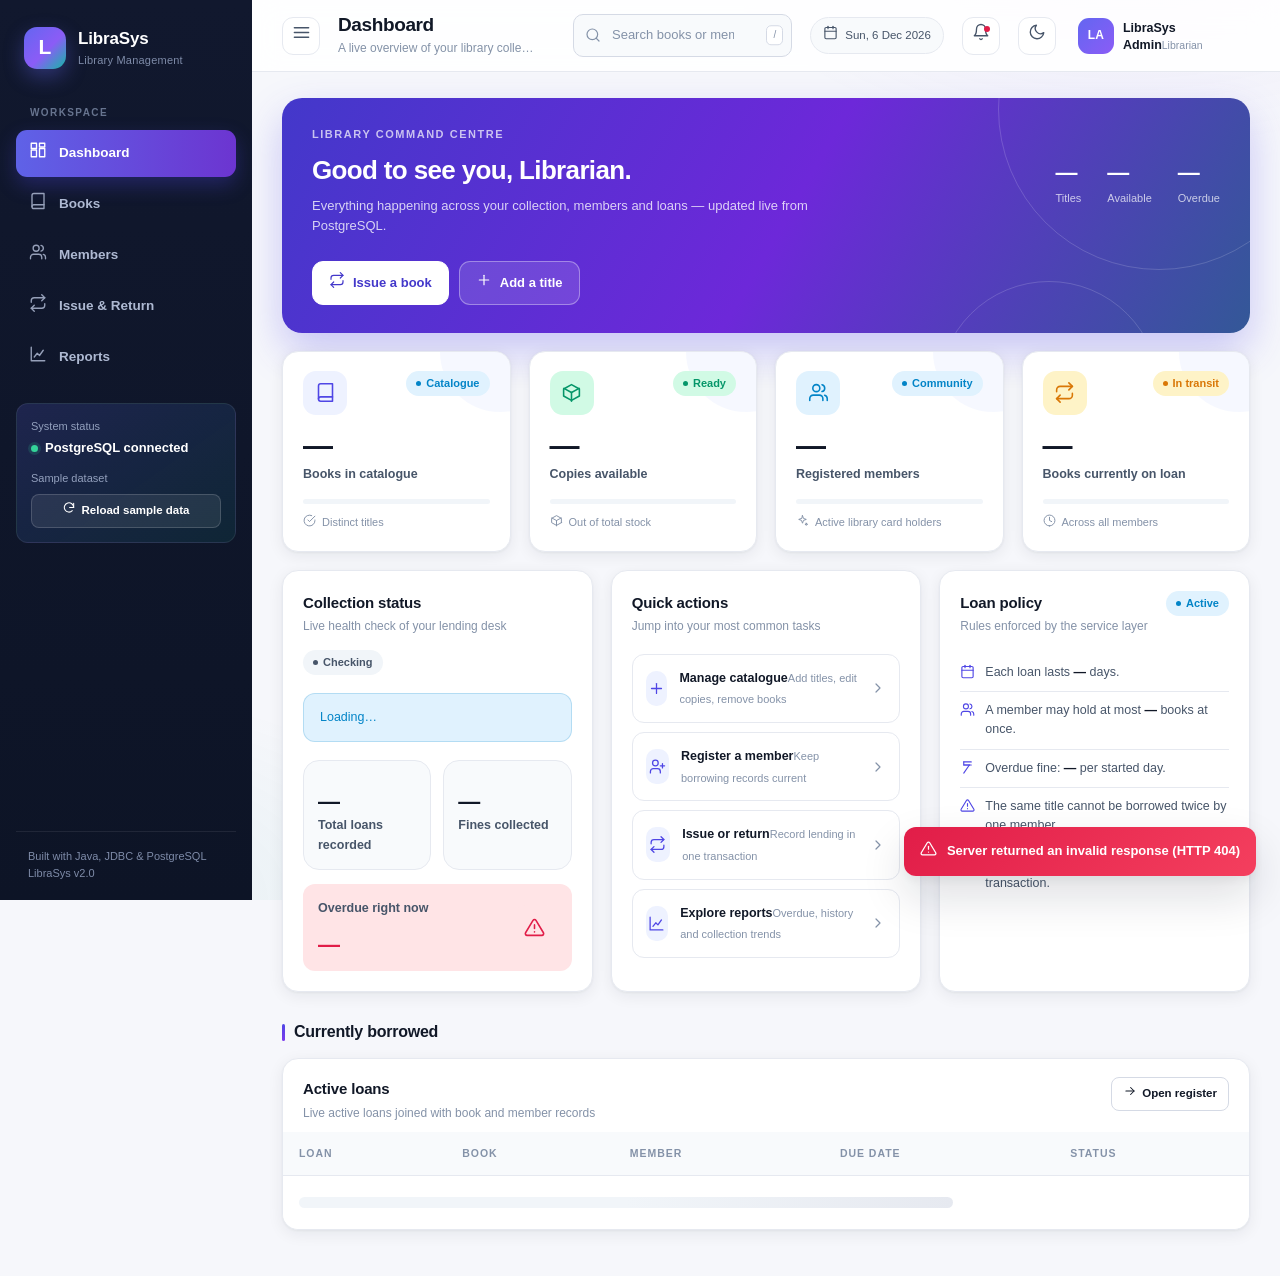
==== web/index.html @ 46d4fd9f "Build LibraSys web UI with modern UX and INR support" ====
<!DOCTYPE html>
<html lang="en">
<head>
<meta charset="utf-8">
<meta name="viewport" content="width=device-width, initial-scale=1">
<title>Dashboard — LibraSys</title>
<link rel="stylesheet" href="css/styles.css">
</head>
<body data-page="dashboard">

<div class="app">
<div class="mobile-overlay" id="mobileOverlay"></div>

<aside class="sidebar" id="sidebar">
    <div class="brand">
        <div class="brand-mark">L</div>
        <div><div class="brand-name">LibraSys</div><div class="brand-sub">Library Management</div></div>
    </div>

    <div class="nav-label">Workspace</div>
    <nav class="nav">
        <a href="index.html" data-page="dashboard"><span data-icon="dashboard" data-size="18"></span><span>Dashboard</span></a>
        <a href="books.html" data-page="books"><span data-icon="book" data-size="18"></span><span>Books</span></a>
        <a href="members.html" data-page="members"><span data-icon="users" data-size="18"></span><span>Members</span></a>
        <a href="loans.html" data-page="loans"><span data-icon="swap" data-size="18"></span><span>Issue &amp; Return</span></a>
        <a href="reports.html" data-page="reports"><span data-icon="chart" data-size="18"></span><span>Reports</span></a>
    </nav>

    <div class="sidebar-card">
        <div class="label">System status</div>
        <div class="value"><span class="status-dot"></span>PostgreSQL connected</div>
        <div class="label" style="margin-top:12px">Sample dataset</div>
        <button class="btn btn-sm btn-block" id="resetDataBtn" style="margin-top:7px;background:rgba(255,255,255,.08);border-color:rgba(255,255,255,.16);color:#fff">
            <span data-icon="refresh" data-size="14"></span> Reload sample data
        </button>
    </div>

    <div class="sidebar-foot">Built with Java, JDBC &amp; PostgreSQL<br>LibraSys v2.0</div>
</aside>

<div class="main">
    <header class="topbar">
        <button class="icon-btn menu-btn" id="menuBtn" aria-label="Open navigation"><span data-icon="menu" data-size="19"></span></button>
        <div class="page-heading">
            <h1 class="page-title">Dashboard</h1>
            <div class="page-subtitle">A live overview of your library collection</div>
        </div>
        <div class="topbar-spacer"></div>
        <div class="global-search">
            <span class="search-icon" data-icon="search" data-size="16"></span>
            <input class="input" id="globalSearch" type="search" placeholder="Search books or members…" autocomplete="off" aria-label="Global search">
            <span class="search-hint">/</span>
            <div class="search-results" id="searchResults"></div>
        </div>
        <span class="today-pill"><span data-icon="calendar" data-size="15"></span><span id="todayText"></span></span>
        <button class="icon-btn" id="alertBtn" title="Notifications" aria-label="Notifications">
            <span data-icon="bell" data-size="18"></span><span class="dot"></span>
        </button>
        <button class="icon-btn" id="themeBtn" title="Toggle theme" aria-label="Toggle theme"><span data-icon="moon" data-size="18"></span></button>
        <div class="user-chip"><span class="avatar" style="background:linear-gradient(135deg,#6366f1,#8b5cf6)">LA</span>
            <span class="meta"><span class="name">LibraSys Admin</span><span class="role">Librarian</span></span>
        </div>
    </header>

    <main class="content">
        <section class="hero">
            <div class="hero-content">
                <div class="hero-eyebrow">Library command centre</div>
                <h2>Good to see you, Librarian.</h2>
                <p>Everything happening across your collection, members and loans — updated live from PostgreSQL.</p>
            </div>
            <div class="hero-stats">
                <div class="hero-stat"><div class="v" id="heroTitles">—</div><div class="l">Titles</div></div>
                <div class="hero-stat"><div class="v" id="heroAvailable">—</div><div class="l">Available</div></div>
                <div class="hero-stat"><div class="v" id="heroOverdue">—</div><div class="l">Overdue</div></div>
            </div>
            <div class="hero-actions">
                <a class="btn btn-light" href="loans.html"><span data-icon="swap" data-size="16"></span> Issue a book</a>
                <a class="btn btn-ghost" href="books.html"><span data-icon="plus" data-size="16"></span> Add a title</a>
            </div>
        </section>

        <section class="grid grid-4 mt-18">
            <div class="card stat-card">
                <div class="stat-top"><div class="stat-icon-tile" data-icon="book" data-size="21"></div><span class="badge info">Catalogue</span></div>
                <div class="stat-value" id="statBooks">—</div><div class="stat-label">Books in catalogue</div>
                <div class="stat-meter"><i id="meterBooks" style="width:0%"></i></div>
                <div class="stat-foot"><span data-icon="checkCircle" data-size="13"></span><span id="statBooksFoot">Distinct titles</span></div>
            </div>
            <div class="card stat-card teal">
                <div class="stat-top"><div class="stat-icon-tile" data-icon="box" data-size="21"></div><span class="badge success">Ready</span></div>
                <div class="stat-value" id="statCopies">—</div><div class="stat-label">Copies available</div>
                <div class="stat-meter"><i id="meterCopies" style="width:0%"></i></div>
                <div class="stat-foot"><span data-icon="box" data-size="13"></span><span id="statCopiesFoot">Out of total stock</span></div>
            </div>
            <div class="card stat-card sky">
                <div class="stat-top"><div class="stat-icon-tile" data-icon="users" data-size="21"></div><span class="badge info">Community</span></div>
                <div class="stat-value" id="statMembers">—</div><div class="stat-label">Registered members</div>
                <div class="stat-meter"><i id="meterMembers" style="width:0%"></i></div>
                <div class="stat-foot"><span data-icon="sparkle" data-size="13"></span><span id="statMembersFoot">Active library card holders</span></div>
            </div>
            <div class="card stat-card amber">
                <div class="stat-top"><div class="stat-icon-tile" data-icon="swap" data-size="21"></div><span class="badge warning">In transit</span></div>
                <div class="stat-value" id="statActive">—</div><div class="stat-label">Books currently on loan</div>
                <div class="stat-meter"><i id="meterActive" style="width:0%"></i></div>
                <div class="stat-foot"><span data-icon="clock" data-size="13"></span><span id="statActiveFoot">Across all members</span></div>
            </div>
        </section>

        <section class="grid grid-3 mt-18">
            <div class="card">
                <div class="card-head">
                    <div><h2 class="card-title">Collection status</h2><div class="card-sub">Live health check of your lending desk</div></div>
                    <span class="badge neutral" id="healthBadge">Checking</span>
                </div>
                <div class="callout" id="overdueAlert">Loading…</div>
                <div class="grid grid-2 mt-18" style="gap:12px">
                    <div class="card" style="box-shadow:none;background:var(--surface-2);padding:14px">
                        <div class="stat-value" style="font-size:22px" id="statLoans">—</div>
                        <div class="stat-label">Total loans recorded</div>
                    </div>
                    <div class="card" style="box-shadow:none;background:var(--surface-2);padding:14px">
                        <div class="stat-value" style="font-size:22px" id="statFines">—</div>
                        <div class="stat-label">Fines collected</div>
                    </div>
                </div>
                <div style="margin-top:14px;padding:13px 15px;border-radius:12px;background:var(--danger-soft);display:flex;align-items:center;justify-content:space-between;gap:12px">
                    <div><div class="stat-label">Overdue right now</div><div class="stat-value" style="font-size:22px;color:var(--danger)" id="statOverdue">—</div></div>
                    <span class="stat-icon-tile" style="background:var(--danger-soft);color:var(--danger)" data-icon="alert" data-size="21"></span>
                </div>
            </div>

            <div class="card">
                <div class="card-head"><div><h2 class="card-title">Quick actions</h2><div class="card-sub">Jump into your most common tasks</div></div></div>
                <div class="quick-list">
                    <a class="quick-item" href="books.html"><span class="qi-icon" data-icon="plus" data-size="17"></span><span><span class="qi-title">Manage catalogue</span><span class="qi-sub">Add titles, edit copies, remove books</span></span><span class="qi-arrow" data-icon="chevron" data-size="16"></span></a>
                    <a class="quick-item" href="members.html"><span class="qi-icon" data-icon="usersPlus" data-size="17"></span><span><span class="qi-title">Register a member</span><span class="qi-sub">Keep borrowing records current</span></span><span class="qi-arrow" data-icon="chevron" data-size="16"></span></a>
                    <a class="quick-item" href="loans.html"><span class="qi-icon" data-icon="swap" data-size="17"></span><span><span class="qi-title">Issue or return</span><span class="qi-sub">Record lending in one transaction</span></span><span class="qi-arrow" data-icon="chevron" data-size="16"></span></a>
                    <a class="quick-item" href="reports.html"><span class="qi-icon" data-icon="chart" data-size="17"></span><span><span class="qi-title">Explore reports</span><span class="qi-sub">Overdue, history and collection trends</span></span><span class="qi-arrow" data-icon="chevron" data-size="16"></span></a>
                </div>
            </div>

            <div class="card">
                <div class="card-head"><div><h2 class="card-title">Loan policy</h2><div class="card-sub">Rules enforced by the service layer</div></div><span class="badge info">Active</span></div>
                <ul class="rule-list">
                    <li><span class="ri" data-icon="calendar" data-size="15"></span><span>Each loan lasts <strong id="ruleLoanDays">—</strong> days.</span></li>
                    <li><span class="ri" data-icon="users" data-size="15"></span><span>A member may hold at most <strong id="ruleMaxLoans">—</strong> books at once.</span></li>
                    <li><span class="ri" data-icon="rupee" data-size="15"></span><span>Overdue fine: <strong id="ruleFine">—</strong> per started day.</span></li>
                    <li><span class="ri" data-icon="alert" data-size="15"></span><span>The same title cannot be borrowed twice by one member.</span></li>
                    <li><span class="ri" data-icon="checkCircle" data-size="15"></span><span>Issue and return run as a single database transaction.</span></li>
                </ul>
            </div>
        </section>

        <h2 class="section-title">Currently borrowed</h2>
        <section class="card flush">
            <div class="card-head" style="padding:18px 20px 0;margin-bottom:10px">
                <div><h2 class="card-title">Active loans</h2><div class="card-sub">Live active loans joined with book and member records</div></div>
                <a class="btn btn-sm" href="loans.html"><span data-icon="arrow" data-size="14"></span> Open register</a>
            </div>
            <div class="table-shell plain">
                <table>
                    <thead><tr><th>Loan</th><th>Book</th><th>Member</th><th>Due date</th><th>Status</th></tr></thead>
                    <tbody id="recentLoansBody"><tr><td colspan="5"><div class="skeleton line" style="width:70%"></div></td></tr></tbody>
                </table>
            </div>
        </section>
    </main>
</div>
</div>

<script src="js/icons.js"></script>
<script src="js/api.js"></script>
<script src="js/pages.js"></script>
</body>
</html>
---- web/css/styles.css ----
/* ==========================================================================
   LibraSys — modern library management UI
   ========================================================================== */

:root {
    --primary: #4f46e5;
    --primary-2: #7c3aed;
    --primary-soft: #eef2ff;
    --accent: #0d9488;
    --success: #059669;
    --success-soft: #d1fae5;
    --warning: #d97706;
    --warning-soft: #fef3c7;
    --danger: #e11d48;
    --danger-soft: #ffe4e6;
    --info: #0284c7;
    --info-soft: #e0f2fe;

    --bg: #f6f7fb;
    --surface: #ffffff;
    --surface-2: #f8fafc;
    --surface-3: #f1f5f9;
    --border: #e6e9f0;
    --border-strong: #d5dae5;
    --text: #111827;
    --text-2: #475569;
    --muted: #8492a8;
    --shadow-sm: 0 1px 2px rgba(16, 24, 40, .05);
    --shadow: 0 4px 16px rgba(16, 24, 40, .07), 0 1px 3px rgba(16, 24, 40, .05);
    --shadow-lg: 0 20px 45px rgba(16, 24, 40, .14), 0 4px 12px rgba(16, 24, 40, .06);
    --radius: 16px;
    --radius-sm: 10px;
    --sidebar-w: 252px;
    --header-h: 72px;
    --ease: cubic-bezier(.2, .8, .2, 1);
}

[data-theme="dark"] {
    --primary: #818cf8;
    --primary-2: #a78bfa;
    --primary-soft: #312e8140;
    --accent: #2dd4bf;
    --success: #34d399;
    --success-soft: #065f4640;
    --warning: #fbbf24;
    --warning-soft: #92400e40;
    --danger: #fb7185;
    --danger-soft: #9f123940;
    --info: #38bdf8;
    --info-soft: #0c4a6e40;

    --bg: #0b1020;
    --surface: #141a2e;
    --surface-2: #1a2138;
    --surface-3: #222b45;
    --border: #28324f;
    --border-strong: #38446a;
    --text: #e8edf9;
    --text-2: #b6c1d8;
    --muted: #8391ad;
    --shadow-sm: 0 1px 2px rgba(0,0,0,.3);
    --shadow: 0 8px 24px rgba(0,0,0,.35);
    --shadow-lg: 0 24px 50px rgba(0,0,0,.5);
}

* { box-sizing: border-box; }

body {
    margin: 0;
    min-height: 100vh;
    font-family: Inter, -apple-system, BlinkMacSystemFont, "Segoe UI", Roboto, "Helvetica Neue", Arial, sans-serif;
    font-size: 14px;
    line-height: 1.55;
    color: var(--text);
    background: var(--bg);
    -webkit-font-smoothing: antialiased;
}

body::before {
    content: "";
    position: fixed;
    inset: 0;
    pointer-events: none;
    z-index: 0;
    background:
        radial-gradient(600px 320px at 88% -8%, rgba(124,58,237,.08), transparent 70%),
        radial-gradient(500px 300px at 8% 100%, rgba(13,148,136,.07), transparent 70%);
}
[data-theme="dark"] body::before { opacity: .6; }

a { color: var(--primary); text-decoration: none; }
a:hover { color: var(--primary-2); }
button, input, select, textarea { font: inherit; }

/* ---------------- App shell ---------------- */
.app { display: flex; min-height: 100vh; position: relative; z-index: 1; }

.sidebar {
    width: var(--sidebar-w);
    flex: 0 0 var(--sidebar-w);
    height: 100vh;
    position: sticky;
    top: 0;
    display: flex;
    flex-direction: column;
    padding: 24px 16px 18px;
    background: linear-gradient(180deg, #11182e 0%, #0d1426 100%);
    color: #aeb9d2;
    z-index: 40;
}
[data-theme="dark"] .sidebar { background: linear-gradient(180deg, #0e1425 0%, #090e1c 100%); border-right: 1px solid var(--border); }

.brand {
    display: flex;
    align-items: center;
    gap: 12px;
    padding: 2px 8px 26px;
    color: #fff;
}
.brand-mark {
    width: 42px; height: 42px;
    border-radius: 13px;
    display: grid; place-items: center;
    background: linear-gradient(135deg, #6366f1, #8b5cf6 55%, #14b8a6);
    box-shadow: 0 8px 20px rgba(99,102,241,.35);
    font-size: 21px; font-weight: 800;
}
.brand-name { font-size: 17px; font-weight: 750; letter-spacing: -.01em; }
.brand-sub { font-size: 11px; color: #7e8ba8; letter-spacing: .02em; }

.nav-label {
    font-size: 10px; font-weight: 700; letter-spacing: .14em; text-transform: uppercase;
    color: #67748f; padding: 10px 14px 9px;
}
.nav { display: flex; flex-direction: column; gap: 4px; }
.nav a {
    display: flex; align-items: center; gap: 12px;
    padding: 11px 13px;
    border-radius: 11px;
    color: #aeb9d2;
    font-weight: 550;
    font-size: 13.5px;
    position: relative;
    transition: background .18s var(--ease), color .18s, transform .18s var(--ease);
}
.nav a svg { flex: 0 0 auto; opacity: .85; }
.nav a:hover { background: rgba(255,255,255,.06); color: #fff; transform: translateX(2px); }
.nav a.active {
    background: linear-gradient(90deg, rgba(99,102,241,.95), rgba(124,58,237,.85));
    color: #fff;
    box-shadow: 0 8px 20px rgba(79,70,229,.3);
}
.nav a.active svg { opacity: 1; }
.nav a .badge-mini { margin-left: auto; background: rgba(255,255,255,.16); border-radius: 99px; padding: 1px 7px; font-size: 10px; }

.sidebar-card {
    margin-top: 22px;
    padding: 14px;
    border-radius: 12px;
    background: linear-gradient(145deg, rgba(99,102,241,.18), rgba(20,184,166,.1));
    border: 1px solid rgba(255,255,255,.08);
}
.sidebar-card .label { font-size: 11px; color: #93a0bd; }
.sidebar-card .value { font-size: 13px; color: #fff; font-weight: 650; margin-top: 3px; }

.sidebar-foot {
    margin-top: auto;
    padding: 16px 12px 0;
    border-top: 1px solid rgba(255,255,255,.08);
    font-size: 11px; color: #7e8ba8;
}
.status-dot {
    display: inline-block; width: 7px; height: 7px; border-radius: 50%;
    background: #34d399; margin-right: 7px;
    box-shadow: 0 0 0 3px rgba(52,211,153,.15);
}

.mobile-overlay {
    display: none; position: fixed; inset: 0; z-index: 35;
    background: rgba(8,12,24,.55); backdrop-filter: blur(2px);
}
.mobile-overlay.show { display: block; }

/* ---------------- Main / topbar ---------------- */
.main { flex: 1; min-width: 0; }

.topbar {
    height: var(--header-h);
    position: sticky; top: 0; z-index: 30;
    display: flex; align-items: center; gap: 18px;
    padding: 0 30px;
    background: color-mix(in srgb, var(--surface) 88%, transparent);
    backdrop-filter: blur(14px);
    border-bottom: 1px solid var(--border);
}
.menu-btn { display: none; }

.page-heading { min-width: 0; }
.page-title { font-size: 19px; font-weight: 750; letter-spacing: -.02em; margin: 0; line-height: 1.2; }
.page-subtitle { color: var(--muted); font-size: 12px; margin-top: 2px; white-space: nowrap; overflow: hidden; text-overflow: ellipsis; }

.topbar-spacer { flex: 1; }

.global-search { position: relative; width: 300px; max-width: 34vw; }
.global-search .search-icon { position: absolute; left: 12px; top: 50%; transform: translateY(-50%); color: var(--muted); pointer-events: none; display: flex; }
.global-search .input { padding-left: 38px; padding-right: 44px; background: var(--surface-2); }
.search-hint {
    position: absolute; right: 9px; top: 50%; transform: translateY(-50%);
    font-size: 10px; color: var(--muted); border: 1px solid var(--border-strong);
    border-radius: 5px; padding: 1px 6px; background: var(--surface);
}
.search-results {
    display: none; position: absolute; top: calc(100% + 8px); left: 0; right: 0;
    background: var(--surface); border: 1px solid var(--border); border-radius: 12px;
    box-shadow: var(--shadow-lg); overflow: hidden; z-index: 60; max-height: 360px; overflow-y: auto;
}
.search-results.show { display: block; animation: pop .16s var(--ease); }
.search-group { padding: 8px 10px 4px; font-size: 10px; font-weight: 750; letter-spacing: .1em; text-transform: uppercase; color: var(--muted); }
.search-item { display: flex; align-items: center; gap: 10px; padding: 9px 12px; color: var(--text); width: 100%; border: 0; background: transparent; text-align: left; cursor: pointer; }
.search-item:hover, .search-item:focus-visible { background: var(--primary-soft); }
.search-item .si-title { font-size: 13px; font-weight: 600; }
.search-item .si-sub { font-size: 11px; color: var(--muted); }
.search-empty { padding: 14px; color: var(--muted); font-size: 12px; text-align: center; }

.icon-btn {
    width: 38px; height: 38px; flex: 0 0 38px;
    display: grid; place-items: center;
    border: 1px solid var(--border); border-radius: 11px;
    background: var(--surface); color: var(--text-2);
    cursor: pointer; transition: .18s var(--ease);
    position: relative;
}
.icon-btn:hover { border-color: var(--primary); color: var(--primary); background: var(--primary-soft); transform: translateY(-1px); }
.icon-btn .dot { position: absolute; top: 8px; right: 9px; width: 6px; height: 6px; border-radius: 50%; background: var(--danger); }
.icon-btn.primary { background: linear-gradient(135deg, var(--primary), var(--primary-2)); color: #fff; border-color: transparent; box-shadow: 0 6px 14px rgba(79,70,229,.28); }
.icon-btn.primary:hover { color: #fff; filter: brightness(1.08); }

.user-chip { display: flex; align-items: center; gap: 9px; padding-left: 4px; }
.user-chip .meta { line-height: 1.2; }
.user-chip .name { font-size: 12.5px; font-weight: 650; }
.user-chip .role { font-size: 10.5px; color: var(--muted); }

.today-pill {
    display: inline-flex; align-items: center; gap: 7px;
    padding: 7px 12px; border-radius: 99px;
    background: var(--surface-2); border: 1px solid var(--border);
    color: var(--text-2); font-size: 11.5px; white-space: nowrap;
}

/* ---------------- Content ---------------- */
.content { padding: 26px 30px 46px; max-width: 1560px; margin: 0 auto; }

.grid { display: grid; gap: 18px; }
.grid-4 { grid-template-columns: repeat(4, minmax(0, 1fr)); }
.grid-3 { grid-template-columns: repeat(3, minmax(0, 1fr)); }
.grid-2 { grid-template-columns: repeat(2, minmax(0, 1fr)); }
.mt-18 { margin-top: 18px; }
.mt-26 { margin-top: 26px; }

.card {
    background: var(--surface);
    border: 1px solid var(--border);
    border-radius: var(--radius);
    box-shadow: var(--shadow);
    padding: 20px;
    position: relative;
    transition: box-shadow .25s var(--ease), transform .25s var(--ease), border-color .25s;
}
.card:hover { box-shadow: var(--shadow-lg); border-color: var(--border-strong); }
.card.flush { padding: 0; overflow: hidden; }

.card-head {
    display: flex; align-items: flex-start; justify-content: space-between;
    gap: 14px; margin-bottom: 18px; flex-wrap: wrap;
}
.card-title { font-size: 15px; font-weight: 700; letter-spacing: -.01em; margin: 0; }
.card-sub { color: var(--muted); font-size: 12px; margin-top: 3px; }
.card-actions { display: flex; gap: 8px; align-items: center; flex-wrap: wrap; }

.section-title {
    font-size: 16px; font-weight: 750; letter-spacing: -.015em;
    margin: 28px 0 14px; display: flex; align-items: center; gap: 9px;
}
.section-title::before {
    content: ""; width: 3px; height: 17px; border-radius: 3px;
    background: linear-gradient(var(--primary), var(--primary-2));
}

/* ---------------- Hero ---------------- */
.hero {
    position: relative; overflow: hidden;
    border-radius: 20px;
    padding: 28px 30px;
    color: #fff;
    background: linear-gradient(120deg, #4338ca 0%, #6d28d9 52%, #0f766e 130%);
    box-shadow: 0 18px 40px rgba(79,70,229,.28);
    display: flex; align-items: center; justify-content: space-between; gap: 24px; flex-wrap: wrap;
}
.hero::after, .hero::before {
    content: ""; position: absolute; border-radius: 50%; border: 1px solid rgba(255,255,255,.16);
}
.hero::before { width: 320px; height: 320px; right: -70px; top: -150px; }
.hero::after { width: 220px; height: 220px; right: 90px; bottom: -170px; }
.hero-content { position: relative; z-index: 1; }
.hero-eyebrow { font-size: 11px; font-weight: 700; letter-spacing: .14em; text-transform: uppercase; color: rgba(255,255,255,.7); }
.hero h2 { margin: 7px 0 6px; font-size: 26px; font-weight: 760; letter-spacing: -.025em; }
.hero p { margin: 0; color: rgba(255,255,255,.78); font-size: 13px; max-width: 520px; }
.hero-actions { position: relative; z-index: 1; display: flex; gap: 10px; flex-wrap: wrap; }
.hero .btn-light { background: #fff; color: #4338ca; border-color: #fff; }
.hero .btn-light:hover { background: #f5f3ff; color: #4338ca; }
.hero .btn-ghost { background: rgba(255,255,255,.12); color: #fff; border-color: rgba(255,255,255,.35); }
.hero .btn-ghost:hover { background: rgba(255,255,255,.2); color: #fff; }
.hero-stats { display: flex; gap: 26px; position: relative; z-index: 1; }
.hero-stat .v { font-size: 22px; font-weight: 750; }
.hero-stat .l { font-size: 11px; color: rgba(255,255,255,.72); }

/* ---------------- Stats ---------------- */
.stat-card { padding: 19px 20px; overflow: hidden; }
.stat-card::after {
    content: ""; position: absolute; width: 120px; height: 120px; border-radius: 50%;
    right: -50px; top: -60px; background: var(--primary-soft); opacity: .55;
}
.stat-top { display: flex; align-items: flex-start; justify-content: space-between; gap: 12px; position: relative; z-index: 1; }
.stat-icon-tile {
    width: 44px; height: 44px; border-radius: 13px; display: grid; place-items: center;
    background: var(--primary-soft); color: var(--primary);
}
.stat-card.teal .stat-icon-tile { background: var(--success-soft); color: var(--success); }
.stat-card.amber .stat-icon-tile { background: var(--warning-soft); color: var(--warning); }
.stat-card.rose .stat-icon-tile { background: var(--danger-soft); color: var(--danger); }
.stat-card.sky .stat-icon-tile { background: var(--info-soft); color: var(--info); }
.stat-value { font-size: 30px; font-weight: 780; letter-spacing: -.035em; line-height: 1.15; margin-top: 14px; }
.stat-label { color: var(--text-2); font-size: 12.5px; margin-top: 2px; font-weight: 550; }
.stat-meter { height: 5px; border-radius: 99px; background: var(--surface-3); margin-top: 14px; overflow: hidden; }
.stat-meter i { display: block; height: 100%; border-radius: 99px; background: linear-gradient(90deg, var(--primary), var(--primary-2)); transition: width .7s var(--ease); }
.stat-card.teal .stat-meter i { background: linear-gradient(90deg, #10b981, #14b8a6); }
.stat-card.amber .stat-meter i { background: linear-gradient(90deg, #f59e0b, #fbbf24); }
.stat-card.rose .stat-meter i { background: linear-gradient(90deg, #f43f5e, #fb7185); }
.stat-foot { margin-top: 10px; font-size: 11px; color: var(--muted); display: flex; align-items: center; gap: 6px; }

/* ---------------- Buttons ---------------- */
.btn {
    display: inline-flex; align-items: center; justify-content: center; gap: 8px;
    padding: 10px 16px; border-radius: 11px;
    border: 1px solid var(--border-strong); background: var(--surface); color: var(--text);
    font-size: 13px; font-weight: 650; cursor: pointer;
    transition: transform .16s var(--ease), box-shadow .16s, background .16s, border-color .16s, color .16s;
    white-space: nowrap;
}
.btn:hover { transform: translateY(-1px); box-shadow: var(--shadow-sm); border-color: var(--primary); color: var(--primary); }
.btn:active { transform: translateY(0); }
.btn-primary { background: linear-gradient(135deg, var(--primary), var(--primary-2)); color: #fff; border-color: transparent; box-shadow: 0 6px 16px rgba(79,70,229,.26); }
.btn-primary:hover { color: #fff; filter: brightness(1.07); }
.btn-teal { background: linear-gradient(135deg, #0d9488, #14b8a6); color: #fff; border-color: transparent; box-shadow: 0 6px 16px rgba(13,148,136,.25); }
.btn-teal:hover { color: #fff; filter: brightness(1.07); }
.btn-danger { color: var(--danger); border-color: color-mix(in srgb, var(--danger) 30%, var(--border)); background: var(--danger-soft); }
.btn-danger:hover { color: #fff; background: var(--danger); border-color: var(--danger); }
.btn-ghost { background: transparent; border-color: transparent; color: var(--text-2); }
.btn-ghost:hover { background: var(--surface-3); color: var(--primary); }
.btn-sm { padding: 6px 11px; font-size: 11.5px; border-radius: 8px; gap: 5px; }
.btn-xs { padding: 4px 8px; font-size: 11px; border-radius: 7px; gap: 4px; }
.btn:disabled { opacity: .5; cursor: not-allowed; transform: none; box-shadow: none; }
.btn-block { width: 100%; }

/* ---------------- Inputs ---------------- */
.input, .select, textarea.input {
    width: 100%;
    padding: 10px 12px;
    border: 1px solid var(--border-strong);
    border-radius: 10px;
    background: var(--surface);
    color: var(--text);
    font-size: 13px;
    outline: none;
    transition: border-color .16s, box-shadow .16s, background .16s;
}
.input::placeholder { color: var(--muted); }
.input:focus, .select:focus {
    border-color: var(--primary);
    box-shadow: 0 0 0 4px color-mix(in srgb, var(--primary) 13%, transparent);
}
.select { appearance: none; padding-right: 34px; background-image: url("data:image/svg+xml,%3Csvg xmlns='http://www.w3.org/2000/svg' width='14' height='14' viewBox='0 0 24 24' fill='none' stroke='%238492a8' stroke-width='2'%3E%3Cpath d='M6 9l6 6 6-6'/%3E%3C/svg%3E"); background-repeat: no-repeat; background-position: right 11px center; }
.search-box { position: relative; }
.search-box .search-icon { position: absolute; left: 12px; top: 50%; transform: translateY(-50%); color: var(--muted); display: flex; }
.search-box .input { padding-left: 39px; }

.field label { display: block; font-size: 12px; font-weight: 650; color: var(--text-2); margin-bottom: 6px; }
.field .help { font-size: 11px; color: var(--muted); margin-top: 5px; }
.form-grid { display: grid; grid-template-columns: repeat(2, minmax(0, 1fr)); gap: 16px; }
.field.full { grid-column: 1 / -1; }

.toolbar { display: flex; align-items: center; gap: 10px; flex-wrap: wrap; }
.toolbar-right { margin-left: auto; display: flex; gap: 8px; align-items: center; flex-wrap: wrap; }

.chips { display: flex; gap: 7px; flex-wrap: wrap; }
.chip {
    display: inline-flex; align-items: center; gap: 6px;
    padding: 7px 13px; border-radius: 99px;
    border: 1px solid var(--border); background: var(--surface);
    color: var(--text-2); font-size: 12px; font-weight: 600; cursor: pointer;
    transition: .16s var(--ease);
}
.chip:hover { border-color: var(--primary); color: var(--primary); }
.chip.active { background: linear-gradient(135deg, var(--primary), var(--primary-2)); color: #fff; border-color: transparent; box-shadow: 0 5px 12px rgba(79,70,229,.25); }
.chip .n { font-size: 10px; opacity: .75; }

/* ---------------- Tables ---------------- */
.table-shell { border: 1px solid var(--border); border-radius: 14px; overflow: auto; background: var(--surface); }
.table-shell.plain { border: 0; border-radius: 0; }
table { width: 100%; border-collapse: collapse; font-size: 13px; }
thead th {
    position: sticky; top: 0; z-index: 2;
    text-align: left; padding: 13px 16px;
    background: var(--surface-2);
    color: var(--muted); font-size: 10.5px; font-weight: 750;
    letter-spacing: .09em; text-transform: uppercase;
    border-bottom: 1px solid var(--border); white-space: nowrap;
}
tbody td { padding: 13px 16px; border-bottom: 1px solid var(--border); vertical-align: middle; }
tbody tr:last-child td { border-bottom: 0; }
tbody tr { transition: background .15s; }
tbody tr:hover { background: color-mix(in srgb, var(--primary) 4%, var(--surface)); }
td .sub { display: block; color: var(--muted); font-size: 11px; margin-top: 2px; }
.num { font-variant-numeric: tabular-nums; white-space: nowrap; }
.actions { display: flex; gap: 6px; flex-wrap: wrap; }

.cell-primary { display: flex; align-items: center; gap: 11px; min-width: 0; }
.cell-primary strong { font-weight: 650; }
.cell-primary .sub { margin-top: 1px; }

.cover {
    width: 38px; height: 46px; flex: 0 0 38px;
    border-radius: 6px; display: grid; place-items: center;
    color: #fff; font-size: 15px; font-weight: 800;
    box-shadow: inset -3px 0 0 rgba(0,0,0,.16), 0 3px 8px rgba(16,24,40,.14);
}
.avatar {
    width: 36px; height: 36px; flex: 0 0 36px;
    border-radius: 11px; display: grid; place-items: center;
    color: #fff; font-size: 12px; font-weight: 750; letter-spacing: .02em;
}
.avatar.sm { width: 28px; height: 28px; border-radius: 9px; font-size: 10px; }

.stock { display: inline-flex; align-items: center; gap: 9px; }
.stock-bar { width: 52px; height: 6px; border-radius: 99px; background: var(--surface-3); overflow: hidden; }
.stock-bar i { display: block; height: 100%; border-radius: 99px; background: linear-gradient(90deg, var(--success), #34d399); }
.stock.low .stock-bar i { background: linear-gradient(90deg, var(--warning), #fbbf24); }
.stock.out .stock-bar i { background: var(--danger); }

.badge {
    display: inline-flex; align-items: center; gap: 5px;
    padding: 4px 10px; border-radius: 99px;
    font-size: 11px; font-weight: 700; white-space: nowrap;
}
.badge::before { content: ""; width: 5px; height: 5px; border-radius: 50%; background: currentColor; }
.badge.success { background: var(--success-soft); color: var(--success); }
.badge.danger { background: var(--danger-soft); color: var(--danger); }
.badge.warning { background: var(--warning-soft); color: var(--warning); }
.badge.neutral { background: var(--surface-3); color: var(--text-2); }
.badge.info { background: var(--info-soft); color: var(--info); }

.switch {
    width: 38px; height: 21px; border-radius: 99px; border: 0;
    background: var(--border-strong); position: relative; cursor: pointer; transition: background .2s;
    padding: 0; flex: 0 0 38px;
}
.switch::after {
    content: ""; position: absolute; top: 3px; left: 3px; width: 15px; height: 15px;
    border-radius: 50%; background: #fff; box-shadow: 0 1px 3px rgba(0,0,0,.25); transition: transform .2s var(--ease);
}
.switch.on { background: linear-gradient(90deg, var(--success), #34d399); }
.switch.on::after { transform: translateX(17px); }

/* ---------------- Book cards ---------------- */
.book-grid { display: grid; grid-template-columns: repeat(auto-fill, minmax(258px, 1fr)); gap: 16px; }
.book-card {
    border: 1px solid var(--border); border-radius: 14px; background: var(--surface);
    padding: 16px; transition: .22s var(--ease); position: relative; overflow: hidden;
}
.book-card:hover { transform: translateY(-3px); box-shadow: var(--shadow-lg); border-color: var(--primary); }
.book-card .top { display: flex; gap: 13px; align-items: flex-start; }
.book-card .title { font-size: 14px; font-weight: 700; line-height: 1.3; margin: 0 0 3px; }
.book-card .author { font-size: 12px; color: var(--muted); }
.book-card .meta-row { display: flex; justify-content: space-between; align-items: center; margin-top: 14px; font-size: 11.5px; color: var(--muted); }
.book-card .card-actions { display: flex; gap: 6px; margin-top: 14px; padding-top: 13px; border-top: 1px solid var(--border); }
.book-card .genre-pill { background: var(--primary-soft); color: var(--primary); padding: 3px 9px; border-radius: 99px; font-size: 10px; font-weight: 700; }

/* ---------------- Empty / skeleton ---------------- */
.empty-state { padding: 48px 20px; text-align: center; color: var(--muted); }
.empty-state .empty-icon {
    width: 62px; height: 62px; margin: 0 auto 14px;
    border-radius: 19px; display: grid; place-items: center;
    background: var(--surface-3); color: var(--muted);
}
.empty-state strong { display: block; color: var(--text); font-size: 14px; margin-bottom: 4px; }
.empty-state p { margin: 0 0 14px; font-size: 12.5px; }

.skeleton { border-radius: 7px; background: linear-gradient(90deg, var(--surface-3) 25%, var(--border) 50%, var(--surface-3) 75%); background-size: 200% 100%; animation: shimmer 1.3s infinite; }
.skeleton.line { height: 11px; margin: 8px 0; }
@keyframes shimmer { to { background-position: -200% 0; } }

/* ---------------- Tabs ---------------- */
.tabs { display: flex; gap: 6px; border-bottom: 1px solid var(--border); margin-bottom: 18px; overflow-x: auto; }
.tab {
    display: inline-flex; align-items: center; gap: 7px;
    padding: 11px 16px; border: 0; background: transparent;
    color: var(--text-2); font-size: 13px; font-weight: 650; cursor: pointer;
    border-bottom: 2px solid transparent; white-space: nowrap; transition: .18s;
}
.tab:hover { color: var(--primary); }
.tab.active { color: var(--primary); border-bottom-color: var(--primary); }
.tab .count { background: var(--surface-3); color: var(--text-2); border-radius: 99px; padding: 1px 8px; font-size: 10.5px; }
.tab.active .count { background: var(--primary); color: #fff; }

/* ---------------- Modal ---------------- */
.backdrop {
    position: fixed; inset: 0; z-index: 80;
    display: none; align-items: center; justify-content: center; padding: 20px;
    background: rgba(9, 13, 25, .55); backdrop-filter: blur(5px);
}
.backdrop.show { display: flex; animation: fade .18s ease; }
.modal {
    width: 100%; max-width: 540px; max-height: 88vh; overflow: auto;
    background: var(--surface); border: 1px solid var(--border);
    border-radius: 18px; box-shadow: var(--shadow-lg);
    animation: pop .2s var(--ease);
}
.modal.wide { max-width: 820px; }
.modal-head {
    padding: 20px 24px; border-bottom: 1px solid var(--border);
    display: flex; align-items: center; justify-content: space-between; gap: 14px;
    background: linear-gradient(120deg, var(--primary-soft), transparent);
    border-radius: 18px 18px 0 0;
}
.modal-head h3 { margin: 0; font-size: 16px; font-weight: 750; }
.modal-close { border: 0; background: transparent; color: var(--muted); cursor: pointer; display: grid; place-items: center; width: 30px; height: 30px; border-radius: 8px; }
.modal-close:hover { background: var(--surface-3); color: var(--danger); }
.modal-body { padding: 24px; }
.modal-foot { padding: 16px 24px; border-top: 1px solid var(--border); display: flex; justify-content: flex-end; gap: 9px; background: var(--surface-2); border-radius: 0 0 18px 18px; }
.confirm-icon { width: 48px; height: 48px; border-radius: 14px; display: grid; place-items: center; background: var(--danger-soft); color: var(--danger); margin-bottom: 14px; }
.confirm-icon.info { background: var(--info-soft); color: var(--info); }

/* ---------------- Toast ---------------- */
.toast-area { position: fixed; right: 24px; bottom: 24px; z-index: 120; display: flex; flex-direction: column; gap: 10px; }
.toast {
    display: flex; align-items: center; gap: 10px;
    min-width: 270px; max-width: 390px;
    padding: 13px 16px; border-radius: 12px;
    color: #fff; font-weight: 600; font-size: 13px;
    box-shadow: var(--shadow-lg); animation: toastIn .24s var(--ease);
}
.toast.success { background: linear-gradient(135deg, #059669, #10b981); }
.toast.error { background: linear-gradient(135deg, #e11d48, #f43f5e); }
.toast.info { background: linear-gradient(135deg, #1e293b, #334155); }
.toast.out { animation: toastOut .2s ease forwards; }
@keyframes toastIn { from { opacity: 0; transform: translateX(24px) scale(.96); } to { opacity: 1; transform: none; } }
@keyframes toastOut { to { opacity: 0; transform: translateX(24px); } }
@keyframes pop { from { opacity: 0; transform: translateY(8px) scale(.98); } to { opacity: 1; transform: none; } }
@keyframes fade { from { opacity: 0; } to { opacity: 1; } }

/* ---------------- Callout / charts / timeline ---------------- */
.callout {
    display: flex; gap: 12px; align-items: flex-start;
    padding: 14px 16px; border-radius: 12px;
    background: var(--info-soft); color: var(--info); font-size: 12.5px;
    border: 1px solid color-mix(in srgb, var(--info) 20%, transparent);
}
.callout.warn { background: var(--warning-soft); color: var(--warning); border-color: color-mix(in srgb, var(--warning) 22%, transparent); }
.callout.danger { background: var(--danger-soft); color: var(--danger); border-color: color-mix(in srgb, var(--danger) 22%, transparent); }
.callout.success { background: var(--success-soft); color: var(--success); border-color: color-mix(in srgb, var(--success) 22%, transparent); }
.callout strong { display: block; margin-bottom: 2px; font-size: 13px; }
.callout span { color: var(--text-2); }

.bar-row { display: grid; grid-template-columns: 120px 1fr 38px; align-items: center; gap: 12px; margin: 13px 0; font-size: 12px; }
.bar-track { height: 9px; border-radius: 99px; background: var(--surface-3); overflow: hidden; }
.bar-fill { height: 100%; border-radius: 99px; background: linear-gradient(90deg, var(--primary), var(--primary-2)); transition: width .8s var(--ease); }
.bar-fill.teal { background: linear-gradient(90deg, #14b8a6, #0d9488); }
.bar-fill.amber { background: linear-gradient(90deg, #fbbf24, #d97706); }
.bar-fill.rose { background: linear-gradient(90deg, #fb7185, #e11d48); }
.bar-label { color: var(--text-2); overflow: hidden; text-overflow: ellipsis; white-space: nowrap; }
.bar-value { text-align: right; font-weight: 750; font-variant-numeric: tabular-nums; }

.donut-wrap { display: flex; align-items: center; gap: 22px; flex-wrap: wrap; }
.donut {
    width: 132px; height: 132px; flex: 0 0 132px; border-radius: 50%;
    display: grid; place-items: center; position: relative;
    background: conic-gradient(var(--success) 0 60%, var(--warning) 60% 75%, var(--danger) 75% 100%);
}
.donut::after { content: ""; position: absolute; inset: 17px; border-radius: 50%; background: var(--surface); }
.donut-center { position: relative; z-index: 1; text-align: center; }
.donut-center .v { font-size: 21px; font-weight: 780; letter-spacing: -.03em; }
.donut-center .l { font-size: 10px; color: var(--muted); }
.legend { display: flex; flex-direction: column; gap: 9px; font-size: 12px; }
.legend div { display: flex; align-items: center; gap: 8px; color: var(--text-2); }
.legend i { width: 9px; height: 9px; border-radius: 3px; }
.legend b { margin-left: auto; color: var(--text); }

.timeline { position: relative; padding-left: 22px; }
.timeline::before { content: ""; position: absolute; left: 6px; top: 5px; bottom: 5px; width: 2px; background: var(--border); }
.tl-item { position: relative; padding: 0 0 18px 4px; }
.tl-item::before {
    content: ""; position: absolute; left: -20px; top: 5px; width: 10px; height: 10px;
    border-radius: 50%; background: var(--surface); border: 2px solid var(--primary);
}
.tl-item.warn::before { border-color: var(--danger); }
.tl-title { font-size: 12.5px; font-weight: 650; }
.tl-sub { font-size: 11px; color: var(--muted); margin-top: 2px; }

.quick-list { display: flex; flex-direction: column; gap: 9px; }
.quick-item {
    display: flex; align-items: center; gap: 12px;
    padding: 12px 13px; border: 1px solid var(--border); border-radius: 12px;
    color: var(--text); background: var(--surface); transition: .18s var(--ease);
}
.quick-item:hover { border-color: var(--primary); background: var(--primary-soft); transform: translateX(3px); }
.quick-item .qi-icon { width: 35px; height: 35px; border-radius: 10px; display: grid; place-items: center; background: var(--primary-soft); color: var(--primary); }
.quick-item .qi-title { font-size: 12.5px; font-weight: 650; }
.quick-item .qi-sub { font-size: 11px; color: var(--muted); }
.quick-item .qi-arrow { margin-left: auto; color: var(--muted); display: flex; }

.rule-list { margin: 0; padding: 0; list-style: none; }
.rule-list li { display: flex; gap: 10px; align-items: flex-start; padding: 9px 0; border-bottom: 1px solid var(--border); font-size: 12.5px; color: var(--text-2); }
.rule-list li:last-child { border-bottom: 0; }
.rule-list .ri { color: var(--primary); display: flex; margin-top: 1px; }
.rule-list strong { color: var(--text); }

.notice {
    display: flex; align-items: center; justify-content: space-between; gap: 12px;
    padding: 12px 16px; border-radius: 12px; margin-bottom: 18px;
    background: linear-gradient(120deg, var(--info-soft), transparent);
    border: 1px solid color-mix(in srgb, var(--info) 18%, transparent);
    font-size: 12.5px; color: var(--text-2);
}
.notice strong { color: var(--info); }

/* ---------------- Issue form preview ---------------- */
.issue-layout { display: grid; grid-template-columns: 1fr 1fr 260px; gap: 16px; align-items: end; }
.selection-preview {
    border: 1px dashed var(--border-strong); border-radius: 12px; padding: 12px 14px;
    background: var(--surface-2); min-height: 66px; display: flex; align-items: center; gap: 11px;
}
.selection-preview.filled { border-style: solid; border-color: var(--primary); background: var(--primary-soft); }
.selection-preview .sp-icon { width: 36px; height: 36px; border-radius: 10px; display: grid; place-items: center; background: var(--surface); color: var(--muted); }
.selection-preview.filled .sp-icon { color: var(--primary); }
.selection-preview .sp-title { font-size: 12.5px; font-weight: 650; }
.selection-preview .sp-sub { font-size: 11px; color: var(--muted); }

.footer-note { text-align: center; color: var(--muted); font-size: 11px; padding: 24px 0 4px; }

/* ---------------- Responsive ---------------- */
@media (max-width: 1280px) {
    .global-search { width: 230px; }
    .issue-layout { grid-template-columns: 1fr 1fr; }
    .issue-layout .issue-action { grid-column: 1 / -1; }
}
@media (max-width: 1100px) {
    .grid-4 { grid-template-columns: repeat(2, minmax(0, 1fr)); }
    .global-search { display: none; }
}
@media (max-width: 900px) {
    .app { display: block; }
    .sidebar {
        position: fixed; left: 0; top: 0; bottom: 0; height: 100vh;
        transform: translateX(-102%); transition: transform .25s var(--ease);
        box-shadow: var(--shadow-lg);
    }
    .sidebar.open { transform: none; }
    .menu-btn { display: grid; }
    .topbar { padding: 0 16px; height: 64px; }
    .content { padding: 20px 16px 36px; }
    .grid-4, .grid-3, .grid-2 { grid-template-columns: 1fr; }
    .grid-4.keep-two { grid-template-columns: repeat(2, minmax(0, 1fr)); }
    .user-chip .meta, .today-pill { display: none; }
    .hero { padding: 22px; }
    .hero h2 { font-size: 22px; }
    .hero-stats { gap: 18px; }
    .form-grid { grid-template-columns: 1fr; }
}
@media (max-width: 560px) {
    .grid-4.keep-two { grid-template-columns: 1fr; }
    .hero-stats { width: 100%; }
    .book-grid { grid-template-columns: 1fr; }
    .toast-area { right: 12px; left: 12px; bottom: 12px; }
    .toast { max-width: none; }
}

@media print {
    .sidebar, .topbar, .toolbar, .btn, .toast-area, .backdrop, .footer-note { display: none !important; }
    body { background: #fff; color: #000; }
    body::before { display: none; }
    .app, .main { display: block; }
    .content { padding: 0; max-width: none; }
    .card, .table-shell { box-shadow: none; break-inside: avoid; border-color: #ccc; }
    .hero { background: #eee !important; color: #000 !important; }
}
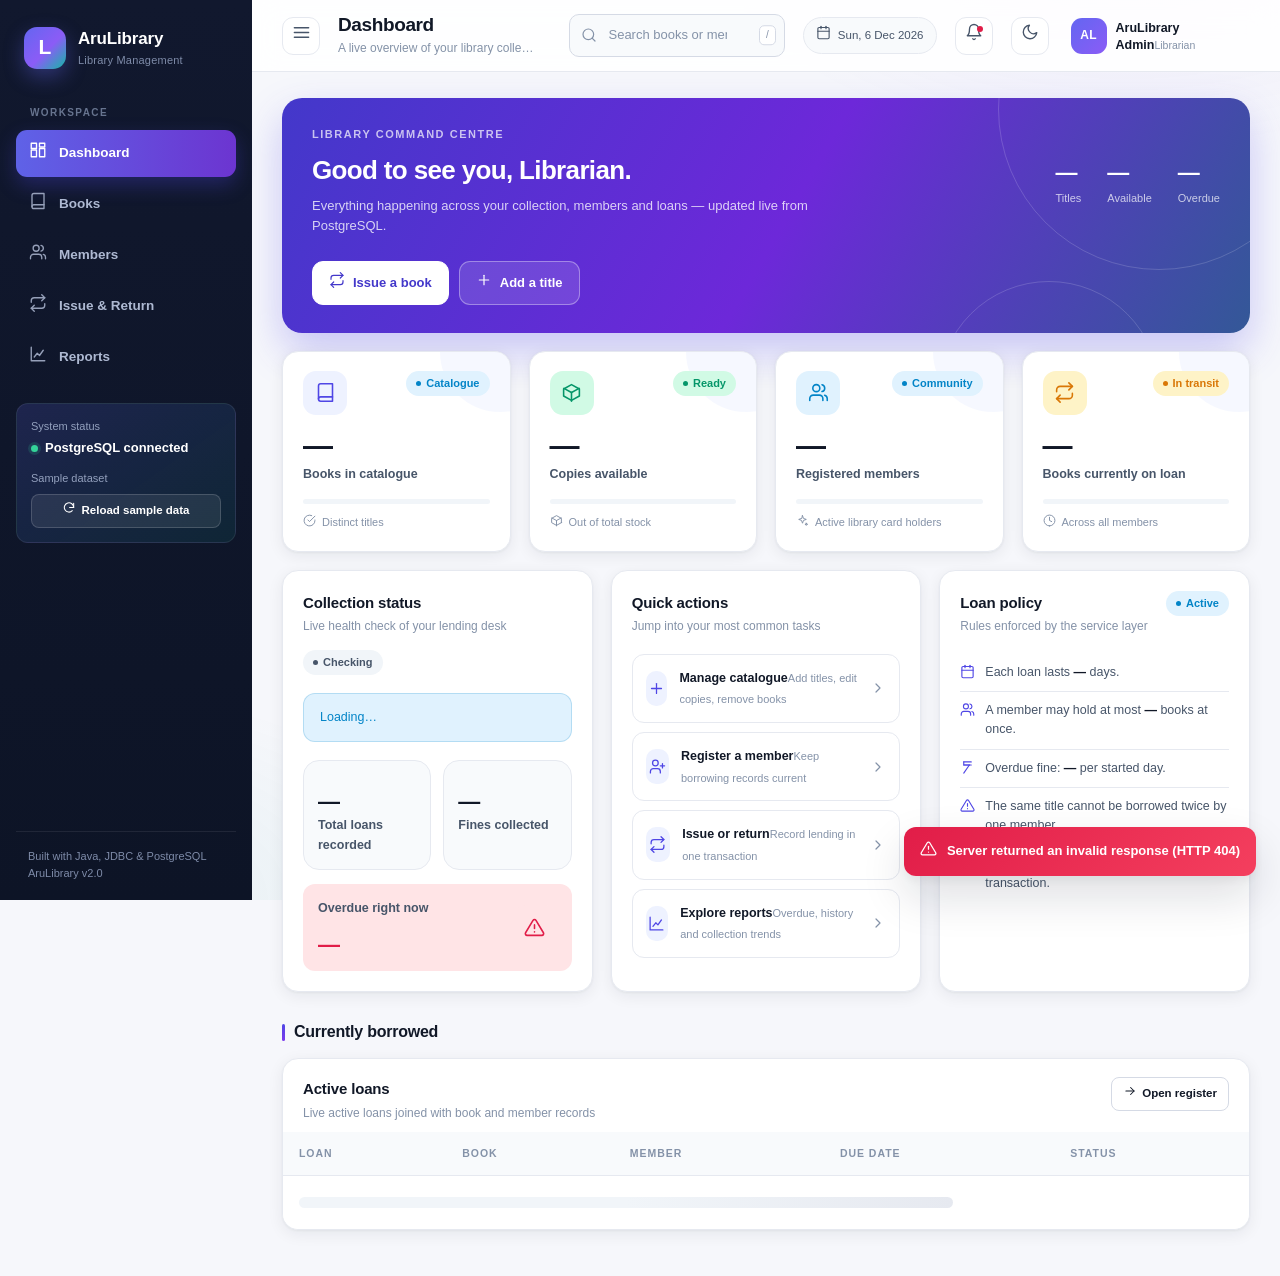
==== commit 76c30471: "Rebrand to AruLibrary and upgrade Render to always-on plans" ====
--- a/web/index.html
+++ b/web/index.html
@@ -3,7 +3,7 @@
 <head>
 <meta charset="utf-8">
 <meta name="viewport" content="width=device-width, initial-scale=1">
-<title>Dashboard — LibraSys</title>
+<title>Dashboard — AruLibrary</title>
 <link rel="stylesheet" href="css/styles.css">
 </head>
 <body data-page="dashboard">
@@ -14,7 +14,7 @@
 <aside class="sidebar" id="sidebar">
     <div class="brand">
         <div class="brand-mark">L</div>
-        <div><div class="brand-name">LibraSys</div><div class="brand-sub">Library Management</div></div>
+        <div><div class="brand-name">AruLibrary</div><div class="brand-sub">Library Management</div></div>
     </div>
 
     <div class="nav-label">Workspace</div>
@@ -35,7 +35,7 @@
         </button>
     </div>
 
-    <div class="sidebar-foot">Built with Java, JDBC &amp; PostgreSQL<br>LibraSys v2.0</div>
+    <div class="sidebar-foot">Built with Java, JDBC &amp; PostgreSQL<br>AruLibrary v2.0</div>
 </aside>
 
 <div class="main">
@@ -57,8 +57,8 @@
             <span data-icon="bell" data-size="18"></span><span class="dot"></span>
         </button>
         <button class="icon-btn" id="themeBtn" title="Toggle theme" aria-label="Toggle theme"><span data-icon="moon" data-size="18"></span></button>
-        <div class="user-chip"><span class="avatar" style="background:linear-gradient(135deg,#6366f1,#8b5cf6)">LA</span>
-            <span class="meta"><span class="name">LibraSys Admin</span><span class="role">Librarian</span></span>
+        <div class="user-chip"><span class="avatar" style="background:linear-gradient(135deg,#6366f1,#8b5cf6)">AL</span>
+            <span class="meta"><span class="name">AruLibrary Admin</span><span class="role">Librarian</span></span>
         </div>
     </header>
 
--- a/web/css/styles.css
+++ b/web/css/styles.css
@@ -1,5 +1,5 @@
 /* ==========================================================================
-   LibraSys — modern library management UI
+   AruLibrary — modern library management UI
    ========================================================================== */
 
 :root {
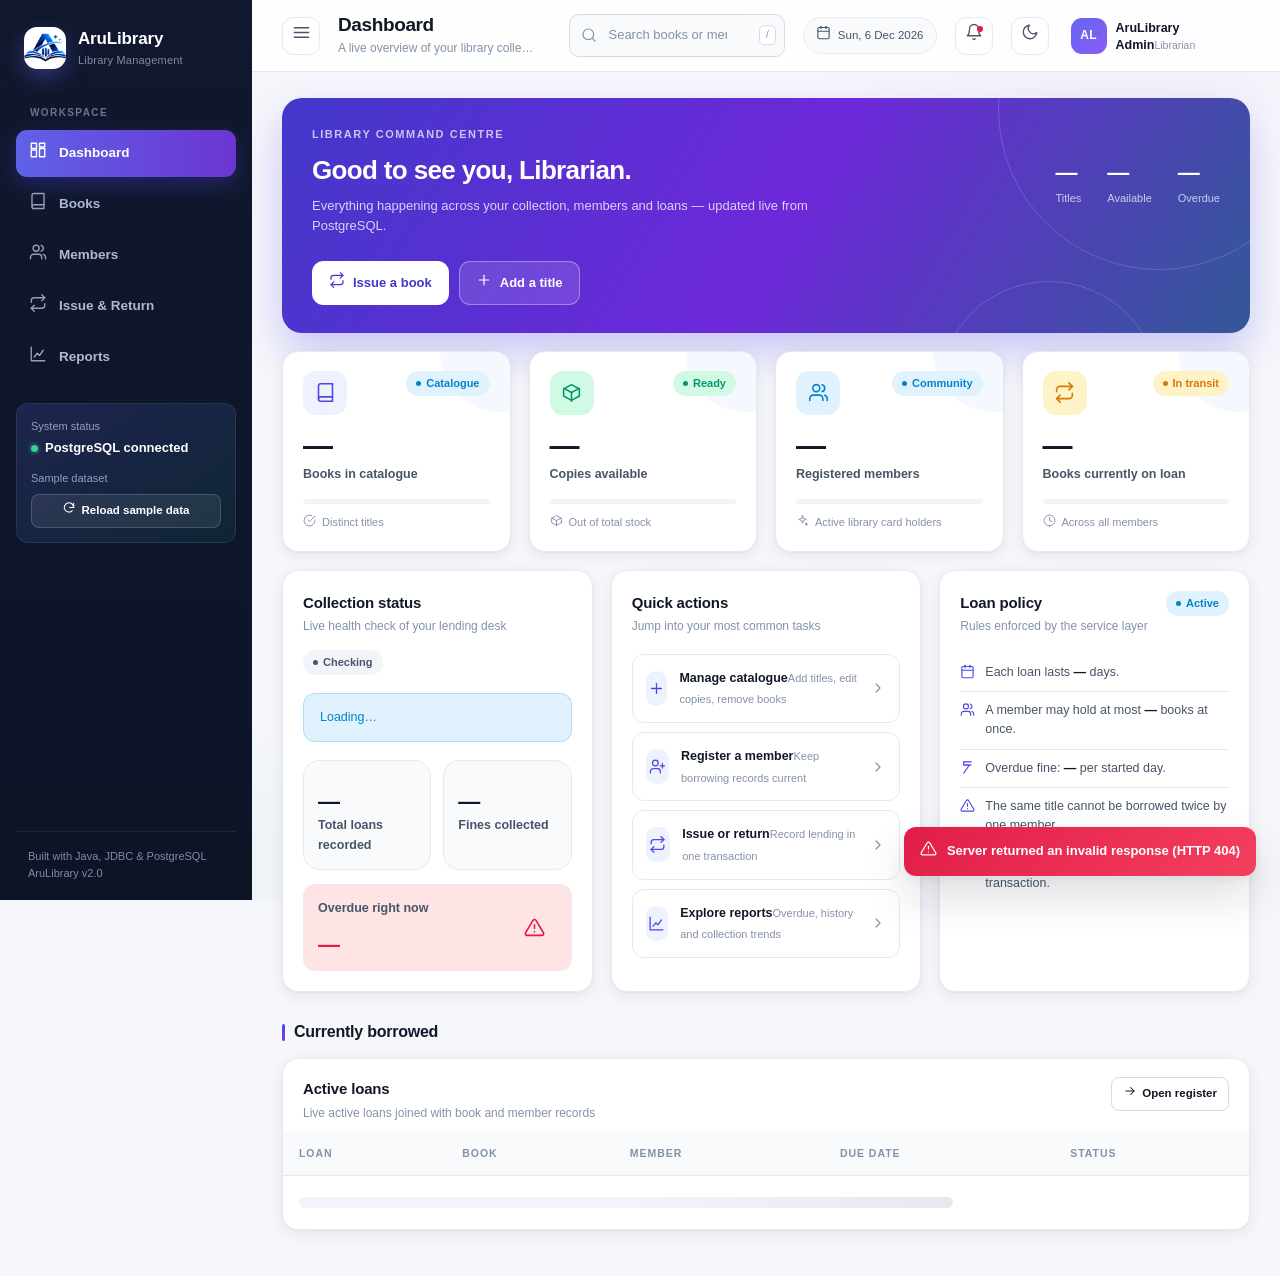
==== commit 9a0d983a: "Use logo image in web UI branding" ====
--- a/web/index.html
+++ b/web/index.html
@@ -4,6 +4,7 @@
 <meta charset="utf-8">
 <meta name="viewport" content="width=device-width, initial-scale=1">
 <title>Dashboard — AruLibrary</title>
+<link rel="icon" type="image/png" href="logo.png">
 <link rel="stylesheet" href="css/styles.css">
 </head>
 <body data-page="dashboard">
@@ -13,7 +14,7 @@
 
 <aside class="sidebar" id="sidebar">
     <div class="brand">
-        <div class="brand-mark">L</div>
+        <img class="brand-mark" src="logo.png" alt="AruLibrary logo">
         <div><div class="brand-name">AruLibrary</div><div class="brand-sub">Library Management</div></div>
     </div>
 
--- a/web/css/styles.css
+++ b/web/css/styles.css
@@ -120,10 +120,10 @@
 .brand-mark {
     width: 42px; height: 42px;
     border-radius: 13px;
-    display: grid; place-items: center;
-    background: linear-gradient(135deg, #6366f1, #8b5cf6 55%, #14b8a6);
+    display: block;
+    object-fit: cover;
+    background: #fff;
     box-shadow: 0 8px 20px rgba(99,102,241,.35);
-    font-size: 21px; font-weight: 800;
 }
 .brand-name { font-size: 17px; font-weight: 750; letter-spacing: -.01em; }
 .brand-sub { font-size: 11px; color: #7e8ba8; letter-spacing: .02em; }
